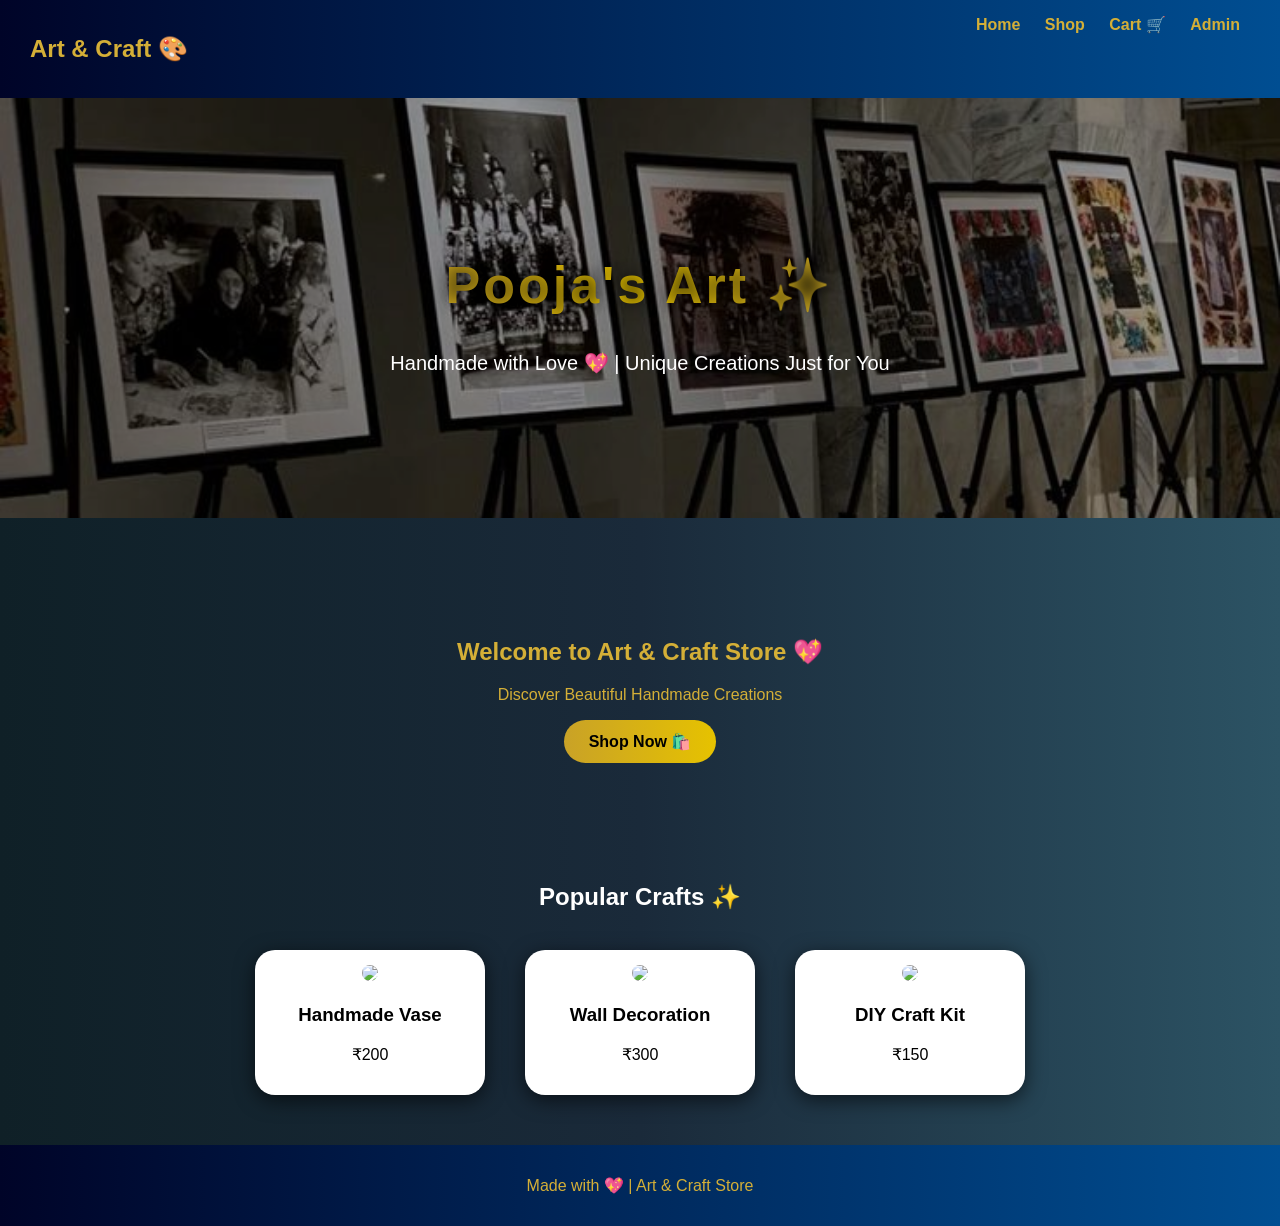
==== index.html @ 97b8fd32 "Add files via upload" ====
<!DOCTYPE html>
<html>
<head>
  <title>Art & Craft Store</title>
  <link rel="stylesheet" href="style.css">


</head>
<body>

<!-- NAVBAR -->
<nav>
  <h2>Art & Craft 🎨</h2>
  <div>
    <a href="index.html">Home</a>
    <a href="shop.html">Shop</a>
    <a href="cart.html">Cart 🛒</a>
    <a href="admin.html">Admin</a>
  </div>
</nav>

<!-- NEW HEADER BANNER -->
<div class="header-banner">
  
  <div class="header-text">
    <h1>Pooja's Art ✨</h1>
    <p>Handmade with Love 💖 | Unique Creations Just for You</p>
  </div>

</div>

<!-- HERO SECTION -->
<section class="hero">
  <h1>Welcome to Art & Craft Store 💖</h1>
  <p>Discover Beautiful Handmade Creations</p>
  <a href="shop.html"><button>Shop Now 🛍️</button></a>
</section>

<!-- PRODUCTS PREVIEW -->
<section class="preview">
  <h2>Popular Crafts ✨</h2>

  <div class="cards">

    <div class="card">
      <img src="https://images.unsplash.com/photo-1600585154340-be6161a56a0c">
      <h3>Handmade Vase</h3>
      <p>₹200</p>
    </div>

    <div class="card">
      <img src="https://images.unsplash.com/photo-1519710164239-da123dc03ef4">
      <h3>Wall Decoration</h3>
      <p>₹300</p>
    </div>

    <div class="card">
      <img src="https://images.unsplash.com/photo-1503602642458-232111445657">
      <h3>DIY Craft Kit</h3>
      <p>₹150</p>
    </div>

  </div>
</section>

<!-- FOOTER -->
<footer>
  <p>Made with 💖 | Art & Craft Store</p>
</footer>

</body>
</html>
---- style.css ----
body {
  margin: 0;
  font-family: Arial;

  /* Deep Royal Blue Background */
  background: linear-gradient(to right, #0f2027, #1a2a3a, #2c5364);
  color: #fff;
}


/* NAVBAR */
nav {
  display: flex;
  justify-content: space-between;
  padding: 15px 30px;

  background: linear-gradient(to right, #000428, #004e92);
  color: #d4af37;

  position: sticky;
  top: 0;
  z-index: 1000;
}

nav a {
  margin: 10px;
  text-decoration: none;
  color: #d4af37;
  font-weight: bold;
}

nav a:hover {
  color: #ffffff;
}


/* HEADER (CLEAN FULL IMAGE) */
.header-banner {
  position: relative;
  width: 100%;
  height: 420px;

  background: url('pic1.jpg') no-repeat center center;
  background-size: cover;

  display: flex;
  justify-content: center;
  align-items: center;
}

/* LIGHT OVERLAY FOR TEXT VISIBILITY */
.header-banner::after {
  content: "";
  position: absolute;
  width: 100%;
  height: 100%;
  background: rgba(0,0,0,0.4);
  top: 0;
  left: 0;
}

/* HEADER TEXT */
.header-text {
  position: relative;
  text-align: center;
  z-index: 2;
}

.header-text h1 {
  font-size: 52px;
  letter-spacing: 3px;

  /* REAL GOLD */
  background: linear-gradient(to right, #c9a227, #e6c200, #b8962e);
  -webkit-background-clip: text;
  -webkit-text-fill-color: transparent;

  text-shadow: 0 0 15px rgba(0,0,0,0.8);
}

.header-text p {
  font-size: 20px;
  color: #ffffff;
}


/* HERO */
.hero {
  text-align: center;
  padding: 100px 20px;
  color: #d4af37;
}

.hero button {
  padding: 12px 25px;
  border: none;

  background: linear-gradient(to right, #c9a227, #e6c200);
  color: black;

  border-radius: 25px;
  font-size: 16px;
  cursor: pointer;
  font-weight: bold;
}


/* BUTTONS */
button {
  background: linear-gradient(to right, #c9a227, #e6c200);
  color: black;
  border: none;
  padding: 10px;
  border-radius: 10px;
  cursor: pointer;
}

button:hover {
  background: linear-gradient(to right, #b8962e, #d4af37);
}


/* CARDS */
.preview {
  text-align: center;
}

.cards {
  display: flex;
  justify-content: center;
  flex-wrap: wrap;
}

.card {
  background: #ffffff;
  margin: 20px;
  padding: 15px;
  border-radius: 20px;
  width: 200px;

  box-shadow: 0 5px 20px rgba(0,0,0,0.6);
  color: black;
}

.card img {
  width: 100%;
  border-radius: 10px;
}

.card:hover {
  transform: scale(1.08);
  transition: 0.3s;
}


/* FOOTER */
footer {
  text-align: center;
  padding: 15px;

  background: linear-gradient(to right, #000428, #004e92);
  color: #d4af37;

  margin-top: 30px;
}
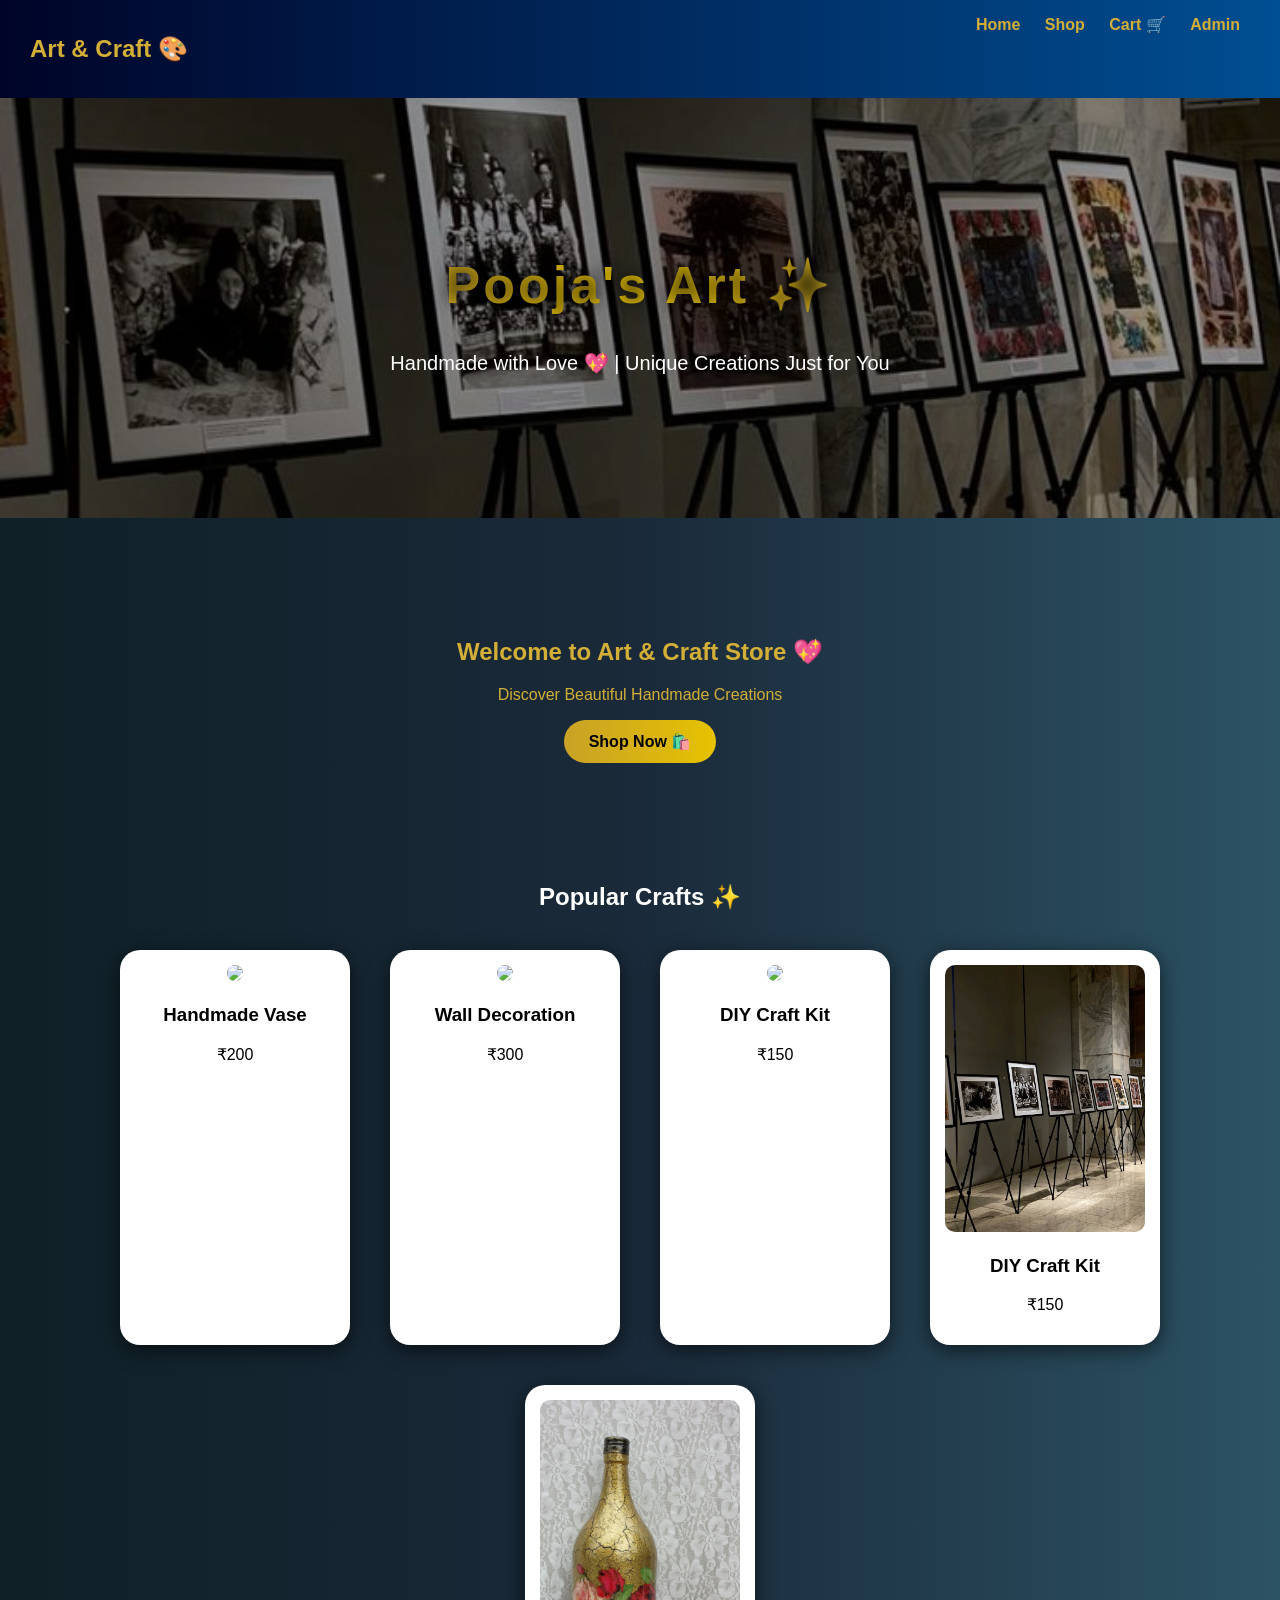
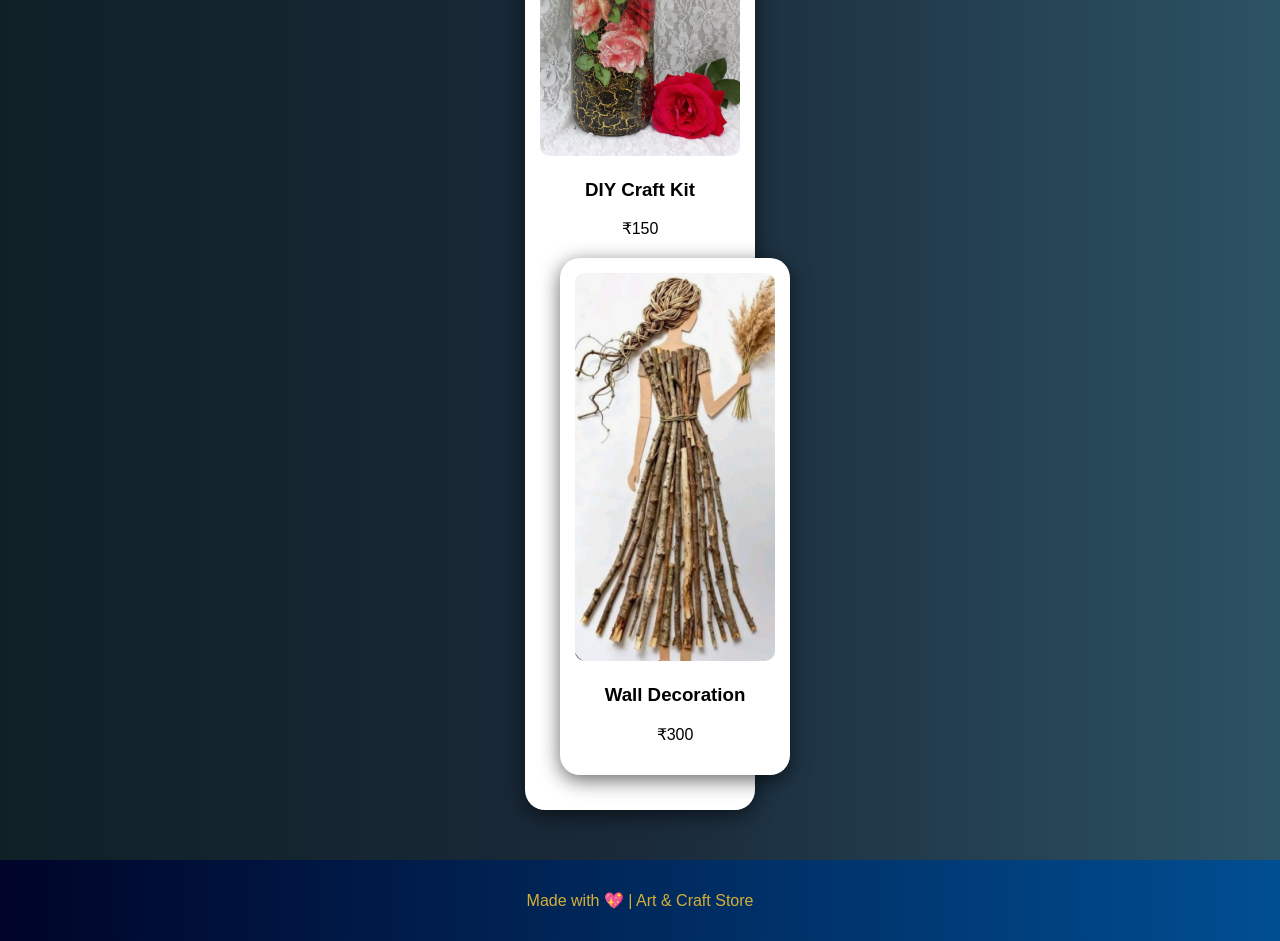
==== commit 4d9be077: "Update index.html" ====
--- a/index.html
+++ b/index.html
@@ -59,6 +59,21 @@
       <h3>DIY Craft Kit</h3>
       <p>₹150</p>
     </div>
+        <div class="card">
+      <img src="pic1.jpg">
+      <h3>DIY Craft Kit</h3>
+      <p>₹150</p>
+    </div>
+        <div class="card">
+      <img src="pic2.jpg">
+      <h3>DIY Craft Kit</h3>
+      <p>₹150</p>
+   
+    <div class="card">
+      <img src="pic4.jpg">
+      <h3>Wall Decoration</h3>
+      <p>₹300</p>
+    </div>       
 
   </div>
 </section>
@@ -69,4 +84,4 @@
 </footer>
 
 </body>
-</html>+</html>
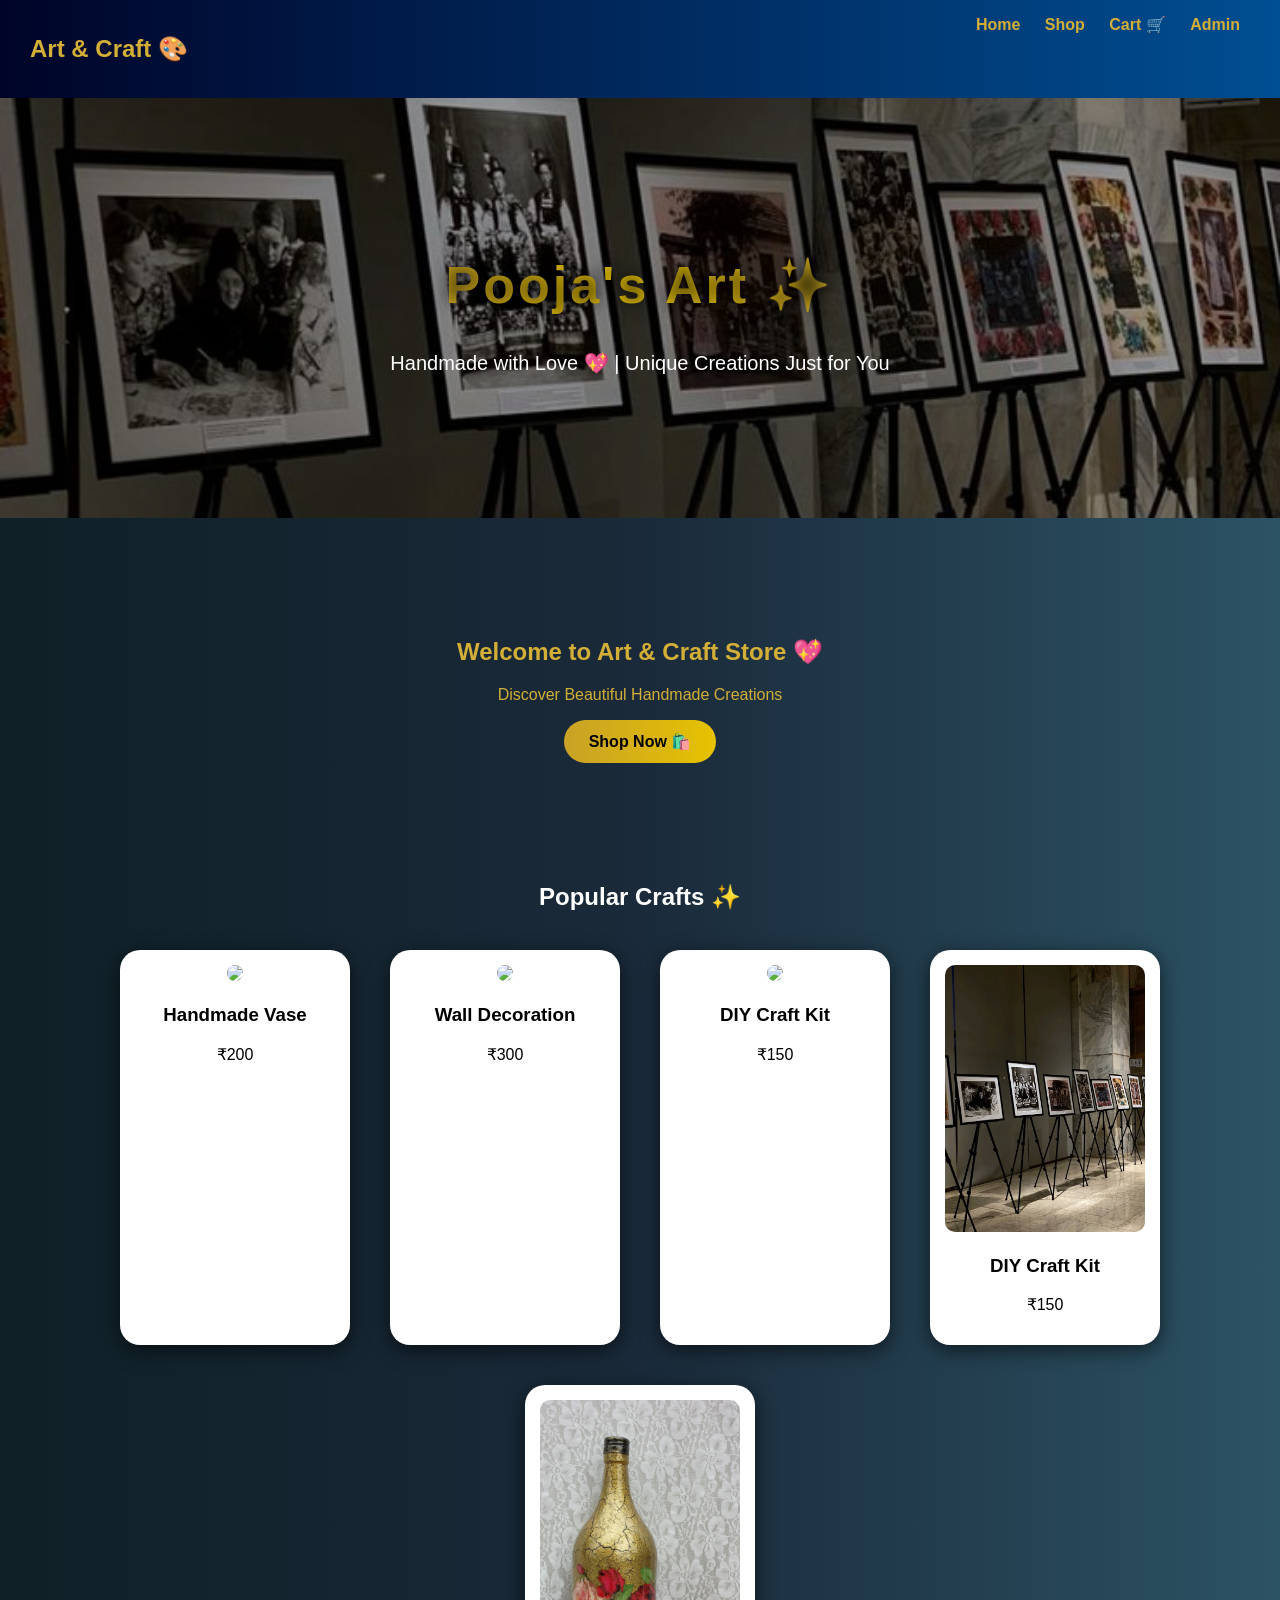
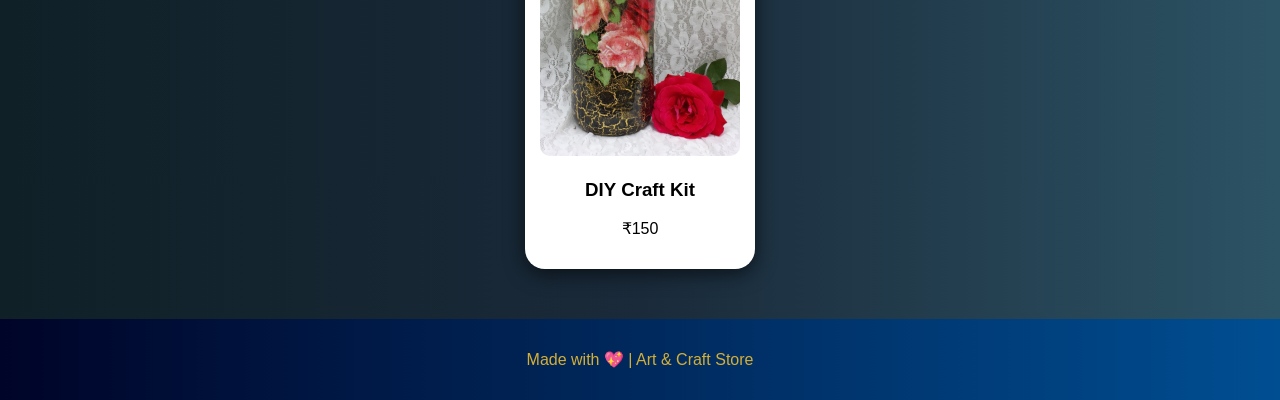
==== commit 06e01456: "Update index.html" ====
--- a/index.html
+++ b/index.html
@@ -69,11 +69,7 @@
       <h3>DIY Craft Kit</h3>
       <p>₹150</p>
    
-    <div class="card">
-      <img src="pic4.jpg">
-      <h3>Wall Decoration</h3>
-      <p>₹300</p>
-    </div>       
+       
 
   </div>
 </section>
